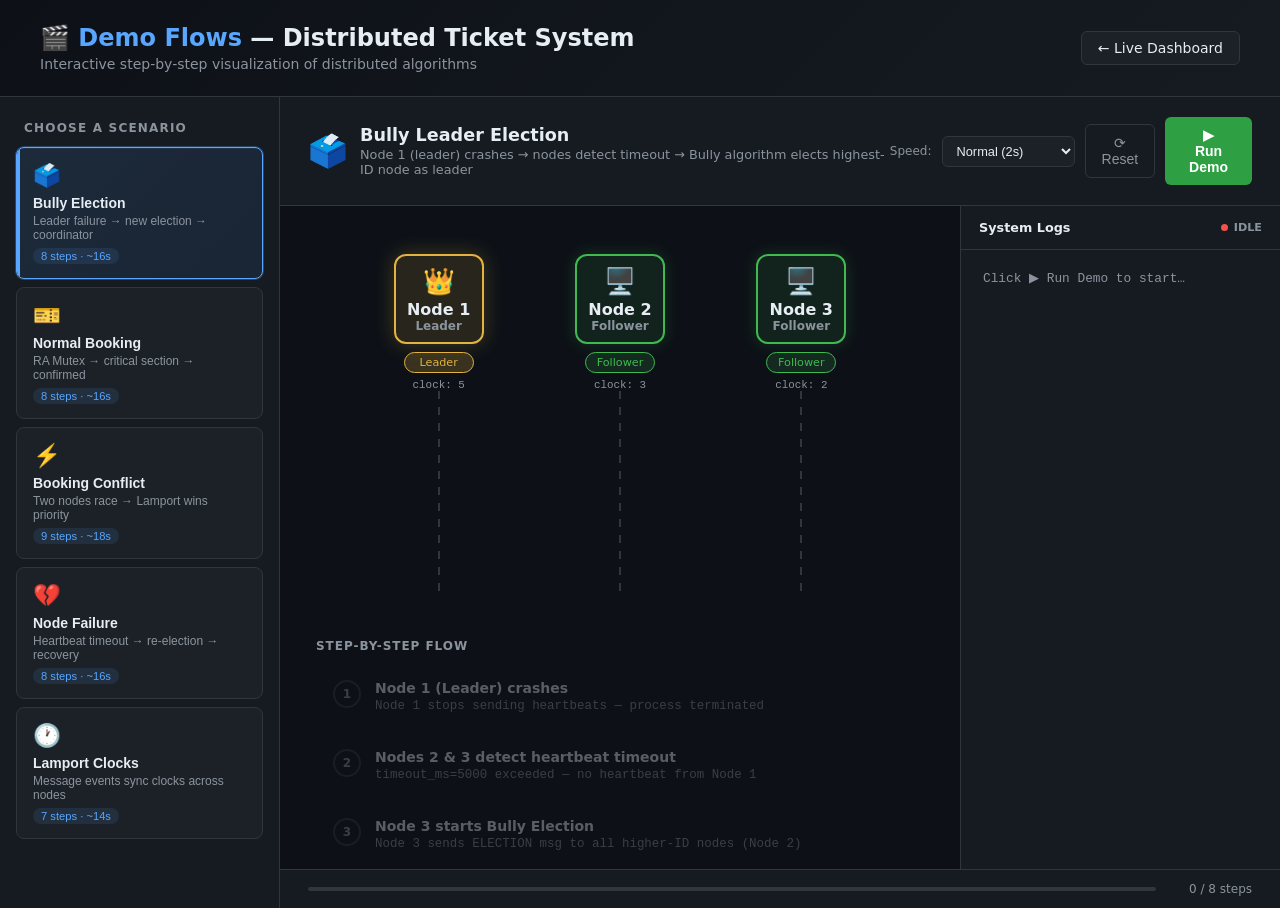
==== web/static/demo.html @ c8907f3d "Initial commit — Distributed Ticket Booking System (Go, gRPC, Bully, RA, Lamport, Beam)" ====
<!DOCTYPE html>
<html lang="en">

<head>
    <meta charset="UTF-8" />
    <meta name="viewport" content="width=device-width, initial-scale=1.0" />
    <title>Demo Flows — Distributed Ticket System</title>
    <style>
         :root {
            --bg: #0d1117;
            --surface: #161b22;
            --surface2: #1c2128;
            --border: #30363d;
            --text: #e6edf3;
            --muted: #8b949e;
            --green: #2ea043;
            --green-glow: #3fb950;
            --blue: #1f6feb;
            --blue-bright: #58a6ff;
            --purple: #6e40c9;
            --purple-bright: #a371f7;
            --yellow: #d29922;
            --yellow-bright: #e3b341;
            --red: #b62324;
            --red-bright: #f85149;
            --orange: #db6d28;
            --orange-bright: #ffa657;
            --radius: 10px;
        }
        
        * {
            margin: 0;
            padding: 0;
            box-sizing: border-box;
        }
        
        body {
            background: var(--bg);
            color: var(--text);
            font-family: 'Segoe UI', system-ui, sans-serif;
            min-height: 100vh;
        }
        /* ── Header ── */
        
        .demo-header {
            background: linear-gradient(135deg, #0d1117 0%, #161b22 100%);
            border-bottom: 1px solid var(--border);
            padding: 24px 40px;
            display: flex;
            align-items: center;
            justify-content: space-between;
        }
        
        .demo-header h1 {
            font-size: 1.5rem;
            font-weight: 700;
        }
        
        .demo-header h1 span {
            color: var(--blue-bright);
        }
        
        .demo-header p {
            color: var(--muted);
            font-size: 0.875rem;
            margin-top: 4px;
        }
        
        .back-btn {
            background: var(--surface2);
            border: 1px solid var(--border);
            color: var(--text);
            padding: 8px 16px;
            border-radius: 6px;
            text-decoration: none;
            font-size: 0.875rem;
            transition: background 0.2s;
        }
        
        .back-btn:hover {
            background: var(--border);
        }
        /* ── Layout ── */
        
        .demo-main {
            display: grid;
            grid-template-columns: 280px 1fr;
            gap: 0;
            height: calc(100vh - 89px);
        }
        /* ── Sidebar ── */
        
        .sidebar {
            background: var(--surface);
            border-right: 1px solid var(--border);
            padding: 24px 16px;
            overflow-y: auto;
        }
        
        .sidebar h3 {
            font-size: 0.75rem;
            text-transform: uppercase;
            letter-spacing: 0.1em;
            color: var(--muted);
            margin-bottom: 12px;
            padding: 0 8px;
        }
        
        .scenario-btn {
            width: 100%;
            padding: 14px 16px;
            margin-bottom: 8px;
            background: var(--surface2);
            border: 1px solid var(--border);
            border-radius: 8px;
            color: var(--text);
            cursor: pointer;
            text-align: left;
            transition: all 0.2s;
            position: relative;
            overflow: hidden;
        }
        
        .scenario-btn:hover {
            border-color: var(--blue);
            background: #1c2a3a;
        }
        
        .scenario-btn.active {
            border-color: var(--blue-bright);
            background: linear-gradient(135deg, #1c2a3a, #1a2535);
            box-shadow: 0 0 0 1px rgba(88, 166, 255, 0.3), inset 0 1px 0 rgba(88, 166, 255, 0.1);
        }
        
        .scenario-btn.active::before {
            content: '';
            position: absolute;
            left: 0;
            top: 0;
            bottom: 0;
            width: 3px;
            background: var(--blue-bright);
        }
        
        .scenario-btn .icon {
            font-size: 1.4rem;
            display: block;
            margin-bottom: 6px;
        }
        
        .scenario-btn .title {
            font-size: 0.875rem;
            font-weight: 600;
            display: block;
        }
        
        .scenario-btn .desc {
            font-size: 0.75rem;
            color: var(--muted);
            margin-top: 3px;
            display: block;
        }
        
        .scenario-btn .step-count {
            font-size: 0.7rem;
            color: var(--blue-bright);
            background: rgba(88, 166, 255, 0.1);
            border-radius: 10px;
            padding: 2px 8px;
            margin-top: 6px;
            display: inline-block;
        }
        /* ── Main Panel ── */
        
        .demo-content {
            display: grid;
            grid-template-rows: auto 1fr auto;
            overflow: hidden;
        }
        /* ── Scenario Header ── */
        
        .scenario-header {
            padding: 20px 28px;
            border-bottom: 1px solid var(--border);
            display: flex;
            align-items: center;
            justify-content: space-between;
            background: var(--surface);
        }
        
        .scenario-title {
            display: flex;
            align-items: center;
            gap: 12px;
        }
        
        .scenario-title .big-icon {
            font-size: 2rem;
        }
        
        .scenario-title h2 {
            font-size: 1.1rem;
            font-weight: 700;
        }
        
        .scenario-title p {
            font-size: 0.8rem;
            color: var(--muted);
            margin-top: 2px;
        }
        
        .ctrl-group {
            display: flex;
            gap: 10px;
            align-items: center;
        }
        
        .play-btn {
            background: var(--green);
            border: none;
            color: white;
            padding: 10px 24px;
            border-radius: 6px;
            cursor: pointer;
            font-size: 0.875rem;
            font-weight: 600;
            transition: background 0.2s;
            display: flex;
            align-items: center;
            gap: 6px;
        }
        
        .play-btn:hover {
            background: var(--green-glow);
        }
        
        .play-btn:disabled {
            background: var(--border);
            cursor: not-allowed;
            color: var(--muted);
        }
        
        .reset-btn {
            background: transparent;
            border: 1px solid var(--border);
            color: var(--muted);
            padding: 10px 16px;
            border-radius: 6px;
            cursor: pointer;
            font-size: 0.875rem;
            transition: all 0.2s;
        }
        
        .reset-btn:hover {
            border-color: var(--text);
            color: var(--text);
        }
        
        .speed-label {
            font-size: 0.75rem;
            color: var(--muted);
        }
        
        .speed-select {
            background: var(--surface2);
            border: 1px solid var(--border);
            color: var(--text);
            padding: 6px 10px;
            border-radius: 6px;
            font-size: 0.8rem;
        }
        /* ── Visualization Area ── */
        
        .viz-area {
            display: grid;
            grid-template-columns: 1fr 320px;
            overflow: hidden;
        }
        /* ── Diagram Canvas ── */
        
        .diagram-canvas {
            padding: 28px;
            overflow-y: auto;
            position: relative;
        }
        /* Node diagram */
        
        .nodes-diagram {
            display: flex;
            justify-content: space-around;
            align-items: flex-start;
            padding: 20px 40px;
            position: relative;
            min-height: 280px;
        }
        
        .node-col {
            display: flex;
            flex-direction: column;
            align-items: center;
            gap: 0;
            position: relative;
            width: 100px;
        }
        
        .node-box {
            width: 90px;
            height: 90px;
            border-radius: 12px;
            border: 2px solid var(--border);
            background: var(--surface2);
            display: flex;
            flex-direction: column;
            align-items: center;
            justify-content: center;
            font-weight: 700;
            font-size: 1rem;
            position: relative;
            transition: all 0.4s ease;
            z-index: 2;
        }
        
        .node-box .node-icon {
            font-size: 1.6rem;
            margin-bottom: 4px;
        }
        
        .node-box .node-label {
            font-size: 0.75rem;
            color: var(--muted);
        }
        
        .node-box.state-leader {
            border-color: var(--yellow-bright);
            background: rgba(227, 179, 65, 0.12);
            box-shadow: 0 0 20px rgba(227, 179, 65, 0.25);
        }
        
        .node-box.state-active {
            border-color: var(--green-glow);
            background: rgba(63, 185, 80, 0.1);
            box-shadow: 0 0 15px rgba(63, 185, 80, 0.2);
        }
        
        .node-box.state-election {
            border-color: var(--orange-bright);
            background: rgba(255, 166, 87, 0.12);
            box-shadow: 0 0 15px rgba(255, 166, 87, 0.25);
            animation: pulse-election 1s ease-in-out;
        }
        
        .node-box.state-down {
            border-color: var(--red-bright);
            background: rgba(248, 81, 73, 0.1);
            opacity: 0.6;
        }
        
        .node-box.state-cs {
            border-color: var(--purple-bright);
            background: rgba(163, 113, 247, 0.15);
            box-shadow: 0 0 20px rgba(163, 113, 247, 0.3);
        }
        
        .node-box.state-highlight {
            border-color: var(--blue-bright);
            background: rgba(88, 166, 255, 0.12);
            box-shadow: 0 0 15px rgba(88, 166, 255, 0.25);
            transform: scale(1.06);
        }
        
        @keyframes pulse-election {
            0%,
            100% {
                transform: scale(1);
            }
            50% {
                transform: scale(1.08);
            }
        }
        
        .node-status-badge {
            margin-top: 8px;
            font-size: 0.7rem;
            padding: 3px 10px;
            border-radius: 20px;
            background: var(--surface2);
            border: 1px solid var(--border);
            color: var(--muted);
            transition: all 0.4s;
            text-align: center;
            min-width: 70px;
        }
        
        .node-status-badge.badge-leader {
            background: rgba(227, 179, 65, 0.2);
            border-color: var(--yellow-bright);
            color: var(--yellow-bright);
        }
        
        .node-status-badge.badge-active {
            background: rgba(63, 185, 80, 0.15);
            border-color: var(--green-glow);
            color: var(--green-glow);
        }
        
        .node-status-badge.badge-election {
            background: rgba(255, 166, 87, 0.2);
            border-color: var(--orange-bright);
            color: var(--orange-bright);
        }
        
        .node-status-badge.badge-down {
            background: rgba(248, 81, 73, 0.15);
            border-color: var(--red-bright);
            color: var(--red-bright);
        }
        
        .node-status-badge.badge-cs {
            background: rgba(163, 113, 247, 0.2);
            border-color: var(--purple-bright);
            color: var(--purple-bright);
        }
        /* Clock display under each node */
        
        .node-clock {
            margin-top: 6px;
            font-size: 0.68rem;
            color: var(--muted);
            font-family: monospace;
            transition: all 0.3s;
        }
        
        .node-clock.changed {
            color: var(--blue-bright);
            font-weight: 700;
        }
        /* vertical lifeline */
        
        .node-lifeline {
            width: 2px;
            background: repeating-linear-gradient(to bottom, var(--border) 0, var(--border) 8px, transparent 8px, transparent 16px);
            flex: 1;
            min-height: 200px;
            position: relative;
        }
        
        .node-lifeline.down {
            background: repeating-linear-gradient(to bottom, var(--red-bright) 0, var(--red-bright) 8px, transparent 8px, transparent 16px);
            opacity: 0.4;
        }
        /* Message arrows */
        
        .messages-layer {
            position: absolute;
            top: 0;
            left: 0;
            right: 0;
            bottom: 0;
            pointer-events: none;
        }
        
        .msg-arrow {
            position: absolute;
            display: flex;
            align-items: center;
            opacity: 0;
            transition: opacity 0.3s;
        }
        
        .msg-arrow.visible {
            opacity: 1;
        }
        
        .msg-arrow.animate-right {
            animation: slideRight 0.5s ease forwards;
        }
        
        .msg-arrow.animate-left {
            animation: slideLeft 0.5s ease forwards;
        }
        
        @keyframes slideRight {
            from {
                opacity: 0;
                transform: translateX(-20px);
            }
            to {
                opacity: 1;
                transform: translateX(0);
            }
        }
        
        @keyframes slideLeft {
            from {
                opacity: 0;
                transform: translateX(20px);
            }
            to {
                opacity: 1;
                transform: translateX(0);
            }
        }
        /* Steps Timeline / Flow */
        
        .steps-timeline {
            margin-top: 28px;
            padding: 0 8px;
        }
        
        .steps-timeline h3 {
            font-size: 0.75rem;
            text-transform: uppercase;
            letter-spacing: 0.08em;
            color: var(--muted);
            margin-bottom: 14px;
        }
        
        .step-item {
            display: flex;
            align-items: flex-start;
            gap: 14px;
            margin-bottom: 10px;
            padding: 12px 16px;
            border-radius: 8px;
            border: 1px solid transparent;
            transition: all 0.4s ease;
            opacity: 0.35;
        }
        
        .step-item.done {
            opacity: 1;
            border-color: var(--border);
            background: var(--surface2);
        }
        
        .step-item.active {
            opacity: 1;
            border-color: var(--blue-bright);
            background: rgba(88, 166, 255, 0.08);
            box-shadow: 0 0 12px rgba(88, 166, 255, 0.15);
        }
        
        .step-item .step-num {
            min-width: 28px;
            height: 28px;
            border-radius: 50%;
            border: 2px solid var(--border);
            display: flex;
            align-items: center;
            justify-content: center;
            font-size: 0.75rem;
            font-weight: 700;
            color: var(--muted);
            transition: all 0.4s;
            flex-shrink: 0;
        }
        
        .step-item.done .step-num {
            background: var(--green);
            border-color: var(--green-glow);
            color: white;
        }
        
        .step-item.active .step-num {
            background: var(--blue);
            border-color: var(--blue-bright);
            color: white;
            animation: pulse-num 1.2s ease-in-out infinite;
        }
        
        @keyframes pulse-num {
            0%,
            100% {
                box-shadow: 0 0 0 0 rgba(88, 166, 255, 0.4);
            }
            50% {
                box-shadow: 0 0 0 6px rgba(88, 166, 255, 0);
            }
        }
        
        .step-item .step-body {
            flex: 1;
        }
        
        .step-item .step-title {
            font-size: 0.875rem;
            font-weight: 600;
            margin-bottom: 3px;
        }
        
        .step-item .step-detail {
            font-size: 0.78rem;
            color: var(--muted);
            font-family: monospace;
        }
        
        .step-item.active .step-detail {
            color: var(--blue-bright);
        }
        /* ── Log Panel ── */
        
        .log-panel {
            background: var(--surface);
            border-left: 1px solid var(--border);
            display: flex;
            flex-direction: column;
            overflow: hidden;
        }
        
        .log-panel-header {
            padding: 14px 18px;
            border-bottom: 1px solid var(--border);
            font-size: 0.8rem;
            font-weight: 600;
            display: flex;
            align-items: center;
            justify-content: space-between;
        }
        
        .live-dot {
            width: 7px;
            height: 7px;
            border-radius: 50%;
            background: var(--red-bright);
            animation: blink 1.2s ease infinite;
        }
        
        .live-dot.active {
            background: var(--green-glow);
        }
        
        @keyframes blink {
            0%,
            100% {
                opacity: 1;
            }
            50% {
                opacity: 0.3;
            }
        }
        
        .log-entries {
            flex: 1;
            overflow-y: auto;
            padding: 12px 14px;
            font-family: 'Consolas', 'Fira Code', monospace;
            font-size: 0.75rem;
        }
        
        .log-entries::-webkit-scrollbar {
            width: 5px;
        }
        
        .log-entries::-webkit-scrollbar-track {
            background: transparent;
        }
        
        .log-entries::-webkit-scrollbar-thumb {
            background: var(--border);
            border-radius: 3px;
        }
        
        .log-entry {
            padding: 5px 0;
            border-bottom: 1px solid rgba(48, 54, 61, 0.5);
            opacity: 0;
            transform: translateY(4px);
            transition: all 0.3s;
            display: flex;
            gap: 8px;
            align-items: flex-start;
        }
        
        .log-entry.show {
            opacity: 1;
            transform: translateY(0);
        }
        
        .log-time {
            color: var(--muted);
            min-width: 55px;
            flex-shrink: 0;
        }
        
        .log-node {
            min-width: 55px;
            flex-shrink: 0;
            border-radius: 3px;
            padding: 0 4px;
            text-align: center;
        }
        
        .log-node.n1 {
            color: #79c0ff;
            background: rgba(121, 192, 255, 0.1);
        }
        
        .log-node.n2 {
            color: #a371f7;
            background: rgba(163, 113, 247, 0.1);
        }
        
        .log-node.n3 {
            color: #56d364;
            background: rgba(86, 211, 100, 0.1);
        }
        
        .log-node.sys {
            color: var(--yellow-bright);
            background: rgba(227, 179, 65, 0.1);
        }
        
        .log-msg {
            flex: 1;
            color: var(--text);
        }
        
        .log-msg.success {
            color: var(--green-glow);
        }
        
        .log-msg.error {
            color: var(--red-bright);
        }
        
        .log-msg.warn {
            color: var(--yellow-bright);
        }
        
        .log-msg.info {
            color: var(--blue-bright);
        }
        /* ── Progress Bar ── */
        
        .progress-bar-wrap {
            padding: 12px 28px;
            border-top: 1px solid var(--border);
            background: var(--surface);
            display: flex;
            align-items: center;
            gap: 16px;
        }
        
        .progress-bar {
            flex: 1;
            height: 4px;
            background: var(--border);
            border-radius: 4px;
            overflow: hidden;
        }
        
        .progress-fill {
            height: 100%;
            background: linear-gradient(90deg, var(--blue), var(--blue-bright));
            border-radius: 4px;
            transition: width 0.5s ease;
            width: 0%;
        }
        
        .progress-label {
            font-size: 0.75rem;
            color: var(--muted);
            min-width: 80px;
            text-align: right;
        }
        /* ── Message Arrow SVG overlay ── */
        
        #msg-svg {
            position: absolute;
            top: 0;
            left: 0;
            width: 100%;
            height: 100%;
            pointer-events: none;
            overflow: visible;
        }
        
        .arrow-line {
            stroke-width: 2;
            fill: none;
            stroke-dasharray: 6 3;
            opacity: 0;
            transition: opacity 0.3s;
        }
        
        .arrow-line.show {
            opacity: 1;
            animation: dash 1s linear infinite;
        }
        
        .arrow-line.solid {
            stroke-dasharray: none;
            animation: none;
        }
        
        .arrow-line.green {
            stroke: var(--green-glow);
        }
        
        .arrow-line.blue {
            stroke: var(--blue-bright);
        }
        
        .arrow-line.orange {
            stroke: var(--orange-bright);
        }
        
        .arrow-line.red {
            stroke: var(--red-bright);
        }
        
        .arrow-line.purple {
            stroke: var(--purple-bright);
        }
        
        .arrow-line.yellow {
            stroke: var(--yellow-bright);
        }
        
        @keyframes dash {
            to {
                stroke-dashoffset: -20;
            }
        }
        
        .arrow-label {
            font-size: 0.62rem;
            fill: var(--text);
            opacity: 0;
            transition: opacity 0.3s 0.2s;
            pointer-events: none;
        }
        
        .arrow-label.show {
            opacity: 1;
        }
        /* Completed banner */
        
        .done-banner {
            display: none;
            padding: 12px 20px;
            background: rgba(46, 160, 67, 0.12);
            border: 1px solid var(--green);
            border-radius: 8px;
            color: var(--green-glow);
            font-size: 0.875rem;
            font-weight: 600;
            text-align: center;
            margin: 16px 28px 0;
        }
        
        .done-banner.show {
            display: block;
        }
        /* Responsive */
        
        @media (max-width: 900px) {
            .demo-main {
                grid-template-columns: 1fr;
                grid-template-rows: auto 1fr;
                height: auto;
            }
            .sidebar {
                display: flex;
                gap: 8px;
                overflow-x: auto;
                padding: 12px;
                border-right: none;
                border-bottom: 1px solid var(--border);
            }
            .scenario-btn {
                min-width: 160px;
                flex-shrink: 0;
            }
            .viz-area {
                grid-template-columns: 1fr;
            }
            .log-panel {
                max-height: 200px;
                border-left: none;
                border-top: 1px solid var(--border);
            }
        }
    </style>
</head>

<body>

    <header class="demo-header">
        <div>
            <h1>🎬 <span>Demo Flows</span> — Distributed Ticket System</h1>
            <p>Interactive step-by-step visualization of distributed algorithms</p>
        </div>
        <a href="index.html" class="back-btn">← Live Dashboard</a>
    </header>

    <div class="demo-main">
        <!-- ── Sidebar ── -->
        <aside class="sidebar">
            <h3>Choose a Scenario</h3>

            <button class="scenario-btn active" data-id="bully" onclick="loadScenario('bully')">
      <span class="icon">🗳️</span>
      <span class="title">Bully Election</span>
      <span class="desc">Leader failure → new election → coordinator</span>
      <span class="step-count">8 steps · ~16s</span>
    </button>

            <button class="scenario-btn" data-id="booking" onclick="loadScenario('booking')">
      <span class="icon">🎫</span>
      <span class="title">Normal Booking</span>
      <span class="desc">RA Mutex → critical section → confirmed</span>
      <span class="step-count">8 steps · ~16s</span>
    </button>

            <button class="scenario-btn" data-id="conflict" onclick="loadScenario('conflict')">
      <span class="icon">⚡</span>
      <span class="title">Booking Conflict</span>
      <span class="desc">Two nodes race → Lamport wins priority</span>
      <span class="step-count">9 steps · ~18s</span>
    </button>

            <button class="scenario-btn" data-id="heartbeat" onclick="loadScenario('heartbeat')">
      <span class="icon">💔</span>
      <span class="title">Node Failure</span>
      <span class="desc">Heartbeat timeout → re-election → recovery</span>
      <span class="step-count">8 steps · ~16s</span>
    </button>

            <button class="scenario-btn" data-id="lamport" onclick="loadScenario('lamport')">
      <span class="icon">🕐</span>
      <span class="title">Lamport Clocks</span>
      <span class="desc">Message events sync clocks across nodes</span>
      <span class="step-count">7 steps · ~14s</span>
    </button>
        </aside>

        <!-- ── Main Content ── -->
        <div class="demo-content">
            <!-- Scenario Header -->
            <div class="scenario-header">
                <div class="scenario-title">
                    <span class="big-icon" id="sc-icon">🗳️</span>
                    <div>
                        <h2 id="sc-title">Bully Leader Election</h2>
                        <p id="sc-desc">Node fails → surviving nodes detect timeout → highest-ID node wins</p>
                    </div>
                </div>
                <div class="ctrl-group">
                    <span class="speed-label">Speed:</span>
                    <select class="speed-select" id="speed-select">
          <option value="2000">Normal (2s)</option>
          <option value="1000">Fast (1s)</option>
          <option value="500">Very Fast (0.5s)</option>
          <option value="3000">Slow (3s)</option>
        </select>
                    <button class="reset-btn" onclick="resetScenario()">⟳ Reset</button>
                    <button class="play-btn" id="play-btn" onclick="playScenario()">▶ Run Demo</button>
                </div>
            </div>

            <div class="viz-area">
                <!-- Diagram + Steps -->
                <div class="diagram-canvas">
                    <!-- Node Diagram -->
                    <div class="nodes-diagram" id="nodes-diagram">
                        <!-- Node columns -->
                        <div class="node-col" id="ncol-1">
                            <div class="node-box state-active" id="nbox-1">
                                <span class="node-icon">🖥️</span>
                                <span>Node 1</span>
                                <span class="node-label" id="nlabel-1">Follower</span>
                            </div>
                            <div class="node-status-badge badge-active" id="nbadge-1">Follower</div>
                            <div class="node-clock" id="nclock-1">clock: 0</div>
                            <div class="node-lifeline" id="nlife-1"></div>
                        </div>

                        <div class="node-col" id="ncol-2">
                            <div class="node-box state-leader" id="nbox-2">
                                <span class="node-icon">👑</span>
                                <span>Node 2</span>
                                <span class="node-label" id="nlabel-2">Leader</span>
                            </div>
                            <div class="node-status-badge badge-leader" id="nbadge-2">Leader</div>
                            <div class="node-clock" id="nclock-2">clock: 0</div>
                            <div class="node-lifeline" id="nlife-2"></div>
                        </div>

                        <div class="node-col" id="ncol-3">
                            <div class="node-box state-active" id="nbox-3">
                                <span class="node-icon">🖥️</span>
                                <span>Node 3</span>
                                <span class="node-label" id="nlabel-3">Follower</span>
                            </div>
                            <div class="node-status-badge badge-active" id="nbadge-3">Follower</div>
                            <div class="node-clock" id="nclock-3">clock: 0</div>
                            <div class="node-lifeline" id="nlife-3"></div>
                        </div>

                        <!-- SVG overlay for arrows -->
                        <svg id="msg-svg" xmlns="http://www.w3.org/2000/svg"></svg>
                    </div>

                    <!-- Done banner -->
                    <div class="done-banner" id="done-banner">✅ Scenario Complete</div>

                    <!-- Steps timeline -->
                    <div class="steps-timeline">
                        <h3>Step-by-step flow</h3>
                        <div id="steps-list"></div>
                    </div>
                </div>

                <!-- Log Panel -->
                <div class="log-panel">
                    <div class="log-panel-header">
                        <span>System Logs</span>
                        <div style="display:flex;align-items:center;gap:6px;">
                            <div class="live-dot" id="live-dot"></div>
                            <span style="font-size:0.7rem;color:var(--muted)" id="live-label">IDLE</span>
                        </div>
                    </div>
                    <div class="log-entries" id="log-entries">
                        <div style="color:var(--muted);padding:8px;font-size:0.8rem">Click ▶ Run Demo to start a scenario…</div>
                    </div>
                </div>
            </div>

            <!-- Progress Bar -->
            <div class="progress-bar-wrap">
                <div class="progress-bar">
                    <div class="progress-fill" id="progress-fill"></div>
                </div>
                <span class="progress-label" id="progress-label">0 / 0 steps</span>
            </div>
        </div>
    </div>

    <script src="demo.js"></script>
</body>

</html>
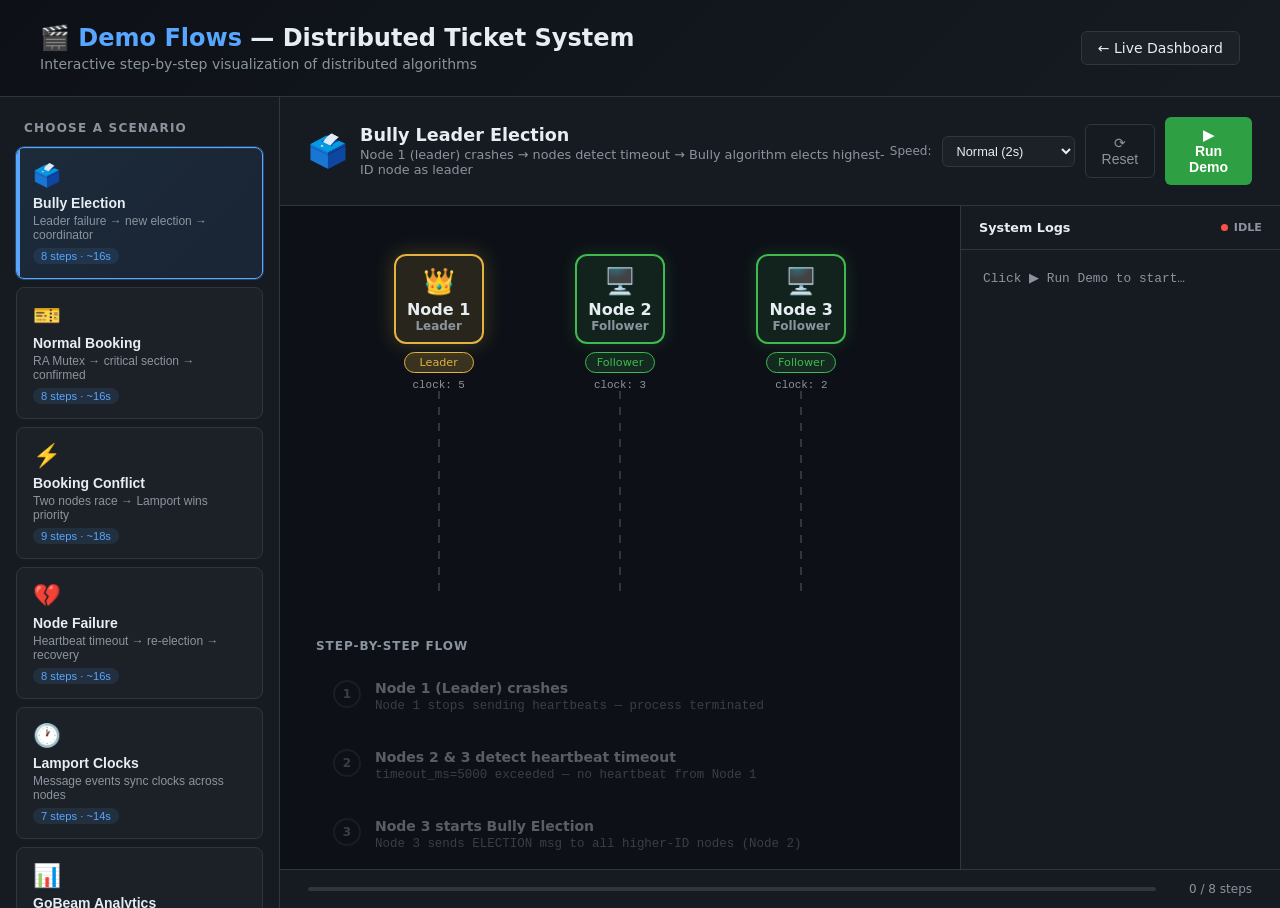
==== commit d6adcc21: "Enhance UI, add GoBeam visualization, and prepare for 4-node cluster" ====
--- a/web/static/demo.html
+++ b/web/static/demo.html
@@ -834,6 +834,121 @@
         .arrow-label.show {
             opacity: 1;
         }
+
+        /* ── Apache Beam Viz ── */
+        .beam-viz-overlay {
+            position: absolute;
+            top: 140px;
+            left: 50%;
+            transform: translateX(-50%);
+            width: 80%;
+            background: rgba(13, 17, 23, 0.95);
+            border: 1px solid var(--blue);
+            border-radius: 12px;
+            padding: 24px;
+            z-index: 10;
+            display: none;
+            backdrop-filter: blur(10px);
+            box-shadow: 0 10px 40px rgba(0,0,0,0.6), 0 0 20px rgba(88, 166, 255, 0.2);
+        }
+        
+        .beam-viz-overlay.show {
+            display: block;
+            animation: fadeInScale 0.4s cubic-bezier(0.175, 0.885, 0.32, 1.275);
+        }
+        
+        @keyframes fadeInScale {
+            from { opacity: 0; transform: translateX(-50%) scale(0.9); }
+            to { opacity: 1; transform: translateX(-50%) scale(1); }
+        }
+        
+        .beam-pipeline-box {
+            display: flex;
+            flex-direction: column;
+            gap: 20px;
+        }
+        
+        .beam-header {
+            font-size: 1rem;
+            font-weight: 800;
+            color: var(--blue-bright);
+            text-align: center;
+            letter-spacing: 0.1em;
+            text-transform: uppercase;
+        }
+        
+        .beam-stats-grid {
+            display: grid;
+            grid-template-columns: repeat(3, 1fr);
+            gap: 12px;
+        }
+        
+        .beam-stat-card {
+            background: var(--surface2);
+            border: 1px solid var(--border);
+            padding: 12px;
+            border-radius: 8px;
+            text-align: center;
+        }
+        
+        .beam-stat-card label {
+            display: block;
+            font-size: 0.65rem;
+            color: var(--muted);
+            margin-bottom: 4px;
+        }
+        
+        .beam-stat-card .value {
+            font-size: 1.25rem;
+            font-weight: 700;
+            color: var(--text);
+        }
+        
+        .beam-v-divider {
+            height: 1px;
+            background: var(--border);
+            width: 100%;
+        }
+        
+        .beam-chart-container {
+            display: flex;
+            justify-content: space-around;
+            align-items: flex-end;
+            height: 120px;
+            padding-bottom: 20px;
+            gap: 20px;
+        }
+        
+        .beam-bar {
+            flex: 1;
+            background: linear-gradient(to top, var(--blue), var(--blue-bright));
+            border-radius: 4px 4px 0 0;
+            position: relative;
+            transition: height 1s cubic-bezier(0.4, 0, 0.2, 1);
+            height: var(--height);
+            max-width: 60px;
+        }
+        
+        .beam-bar::after {
+            content: attr(data-label);
+            position: absolute;
+            bottom: -20px;
+            left: 50%;
+            transform: translateX(-50%);
+            font-size: 0.65rem;
+            color: var(--muted);
+        }
+        
+        .beam-bar span {
+            position: absolute;
+            top: -18px;
+            left: 50%;
+            transform: translateX(-50%);
+            font-size: 0.75rem;
+            font-weight: 700;
+            color: var(--blue-bright);
+        }
+
         /* Completed banner */
         
         .done-banner {
@@ -932,6 +1047,13 @@
       <span class="title">Lamport Clocks</span>
       <span class="desc">Message events sync clocks across nodes</span>
       <span class="step-count">7 steps · ~14s</span>
+    </button>
+
+            <button class="scenario-btn" data-id="beam" onclick="loadScenario('beam')">
+      <span class="icon">📊</span>
+      <span class="title">GoBeam Analytics</span>
+      <span class="desc">Parallel log processing → stats → reports</span>
+      <span class="step-count">6 steps · ~12s</span>
     </button>
         </aside>
 
@@ -1002,6 +1124,33 @@
                         <svg id="msg-svg" xmlns="http://www.w3.org/2000/svg"></svg>
                     </div>
 
+                    <!-- Apache Beam Special Viz -->
+                    <div id="beam-viz-overlay" class="beam-viz-overlay">
+                        <div class="beam-pipeline-box">
+                            <div class="beam-header">Apache Beam Go Pipeline</div>
+                            <div class="beam-stats-grid">
+                                <div class="beam-stat-card">
+                                    <label>Total Events</label>
+                                    <div class="value" id="beam-total-events">0</div>
+                                </div>
+                                <div class="beam-stat-card">
+                                    <label>Success Rate</label>
+                                    <div class="value" id="beam-success-rate">0%</div>
+                                </div>
+                                <div class="beam-stat-card">
+                                    <label>Parallel Workers</label>
+                                    <div class="value">3 (Direct)</div>
+                                </div>
+                            </div>
+                            <div class="beam-v-divider"></div>
+                            <div class="beam-chart-container">
+                                <div class="beam-bar" style="--height: 0%" data-label="Node1"><span id="beam-bar-1">0</span></div>
+                                <div class="beam-bar" style="--height: 0%" data-label="Node2"><span id="beam-bar-2">0</span></div>
+                                <div class="beam-bar" style="--height: 0%" data-label="Node3"><span id="beam-bar-3">0</span></div>
+                            </div>
+                        </div>
+                    </div>
+
                     <!-- Done banner -->
                     <div class="done-banner" id="done-banner">✅ Scenario Complete</div>
 
